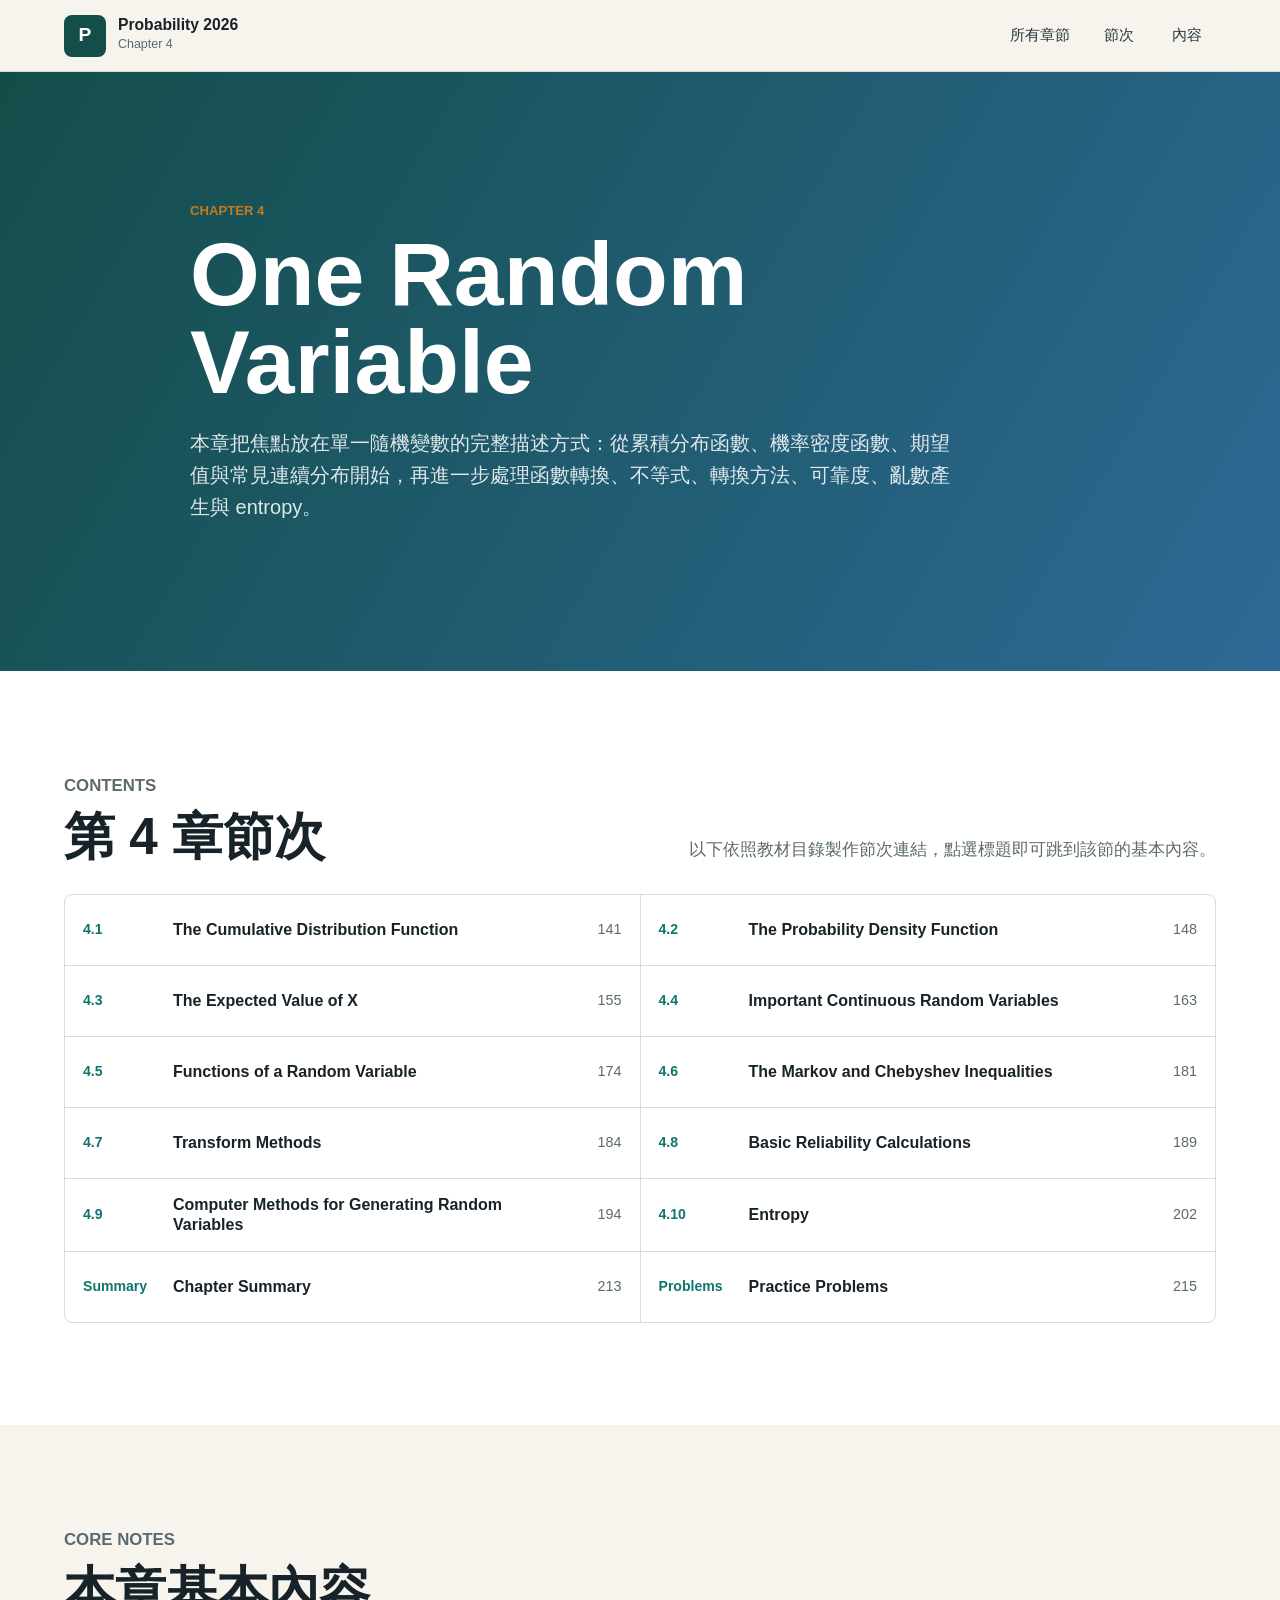
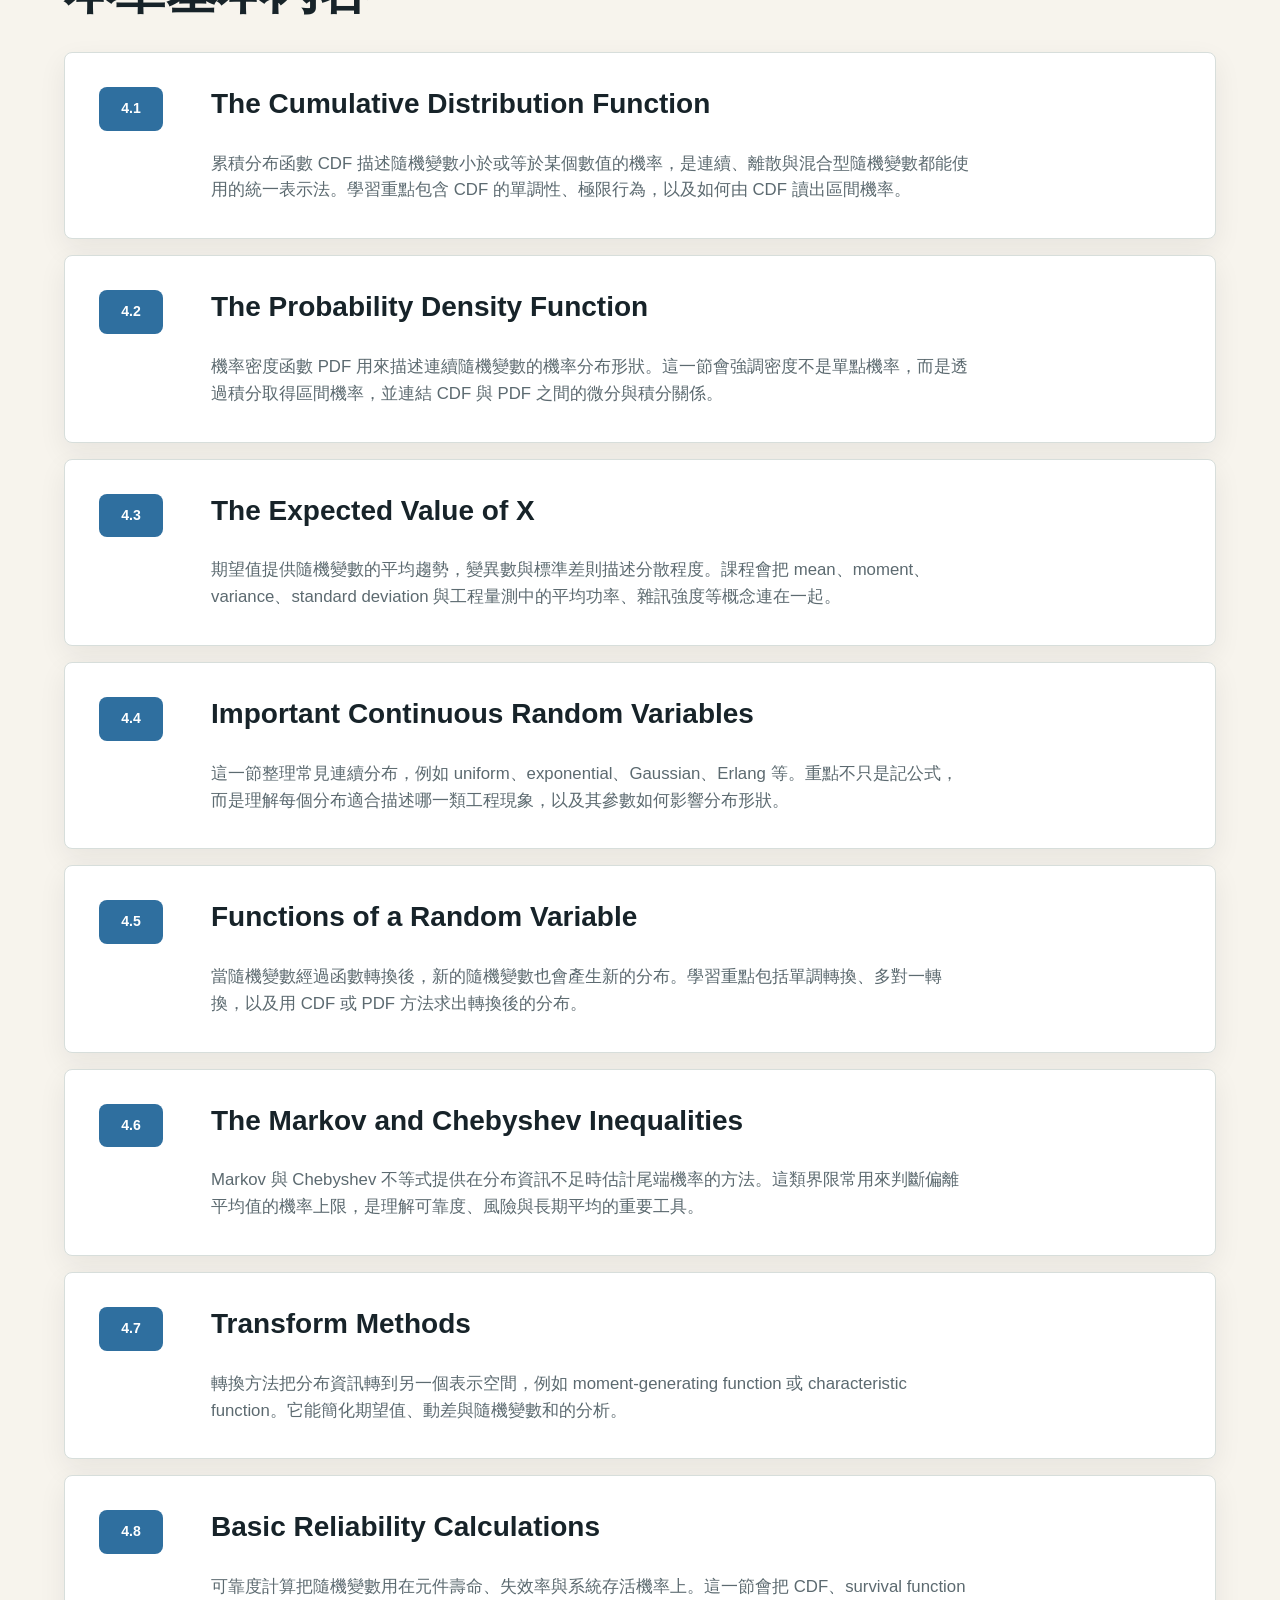
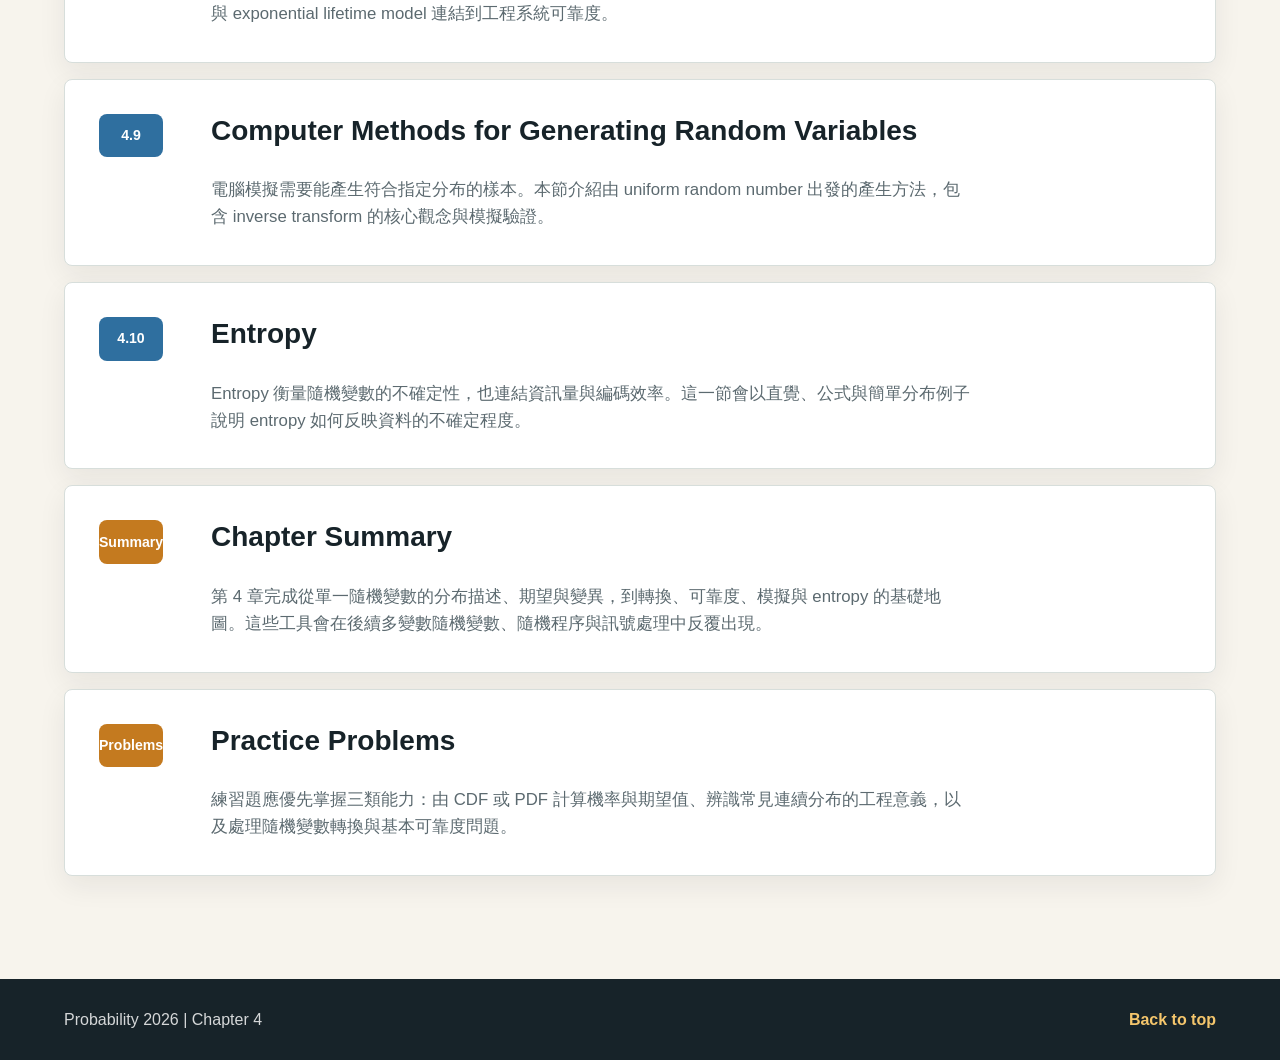
==== chapters/chapter-04.html @ 0372c9db "Add chapter 4 lesson outline" ====
<!doctype html>
<html lang="zh-Hant">
  <head>
    <meta charset="utf-8">
    <meta name="viewport" content="width=device-width, initial-scale=1">
    <meta
      name="description"
      content="Probability 2026 第 4 章 One Random Variable 的節次連結與課程基本內容。"
    >
    <title>Chapter 4 | One Random Variable</title>
    <link rel="stylesheet" href="../styles.css">
  </head>
  <body>
    <header class="site-header" aria-label="課程導覽">
      <a class="brand" href="../index.html#top" aria-label="Probability 2026 首頁">
        <span class="brand-mark">P</span>
        <span>
          <strong>Probability 2026</strong>
          <small>Chapter 4</small>
        </span>
      </a>
      <nav class="main-nav" aria-label="主要導覽">
        <a href="../index.html#chapters">所有章節</a>
        <a href="#toc">節次</a>
        <a href="#content">內容</a>
      </nav>
    </header>

    <main id="top">
      <section class="chapter-hero" aria-labelledby="chapter-title">
        <div class="section-inner chapter-hero-inner">
          <p class="section-kicker">Chapter 4</p>
          <h1 id="chapter-title">One Random Variable</h1>
          <p>
            本章把焦點放在單一隨機變數的完整描述方式：從累積分布函數、機率密度函數、期望值與常見連續分布開始，再進一步處理函數轉換、不等式、轉換方法、可靠度、亂數產生與 entropy。
          </p>
        </div>
      </section>

      <section id="toc" class="section section-light">
        <div class="section-inner">
          <div class="section-heading-row">
            <div>
              <p class="section-kicker">Contents</p>
              <h2>第 4 章節次</h2>
            </div>
            <p class="heading-note">
              以下依照教材目錄製作節次連結，點選標題即可跳到該節的基本內容。
            </p>
          </div>

          <nav class="toc-panel" aria-label="第 4 章節次連結">
            <a href="#section-4-1">
              <span>4.1</span>
              <strong>The Cumulative Distribution Function</strong>
              <em>141</em>
            </a>
            <a href="#section-4-2">
              <span>4.2</span>
              <strong>The Probability Density Function</strong>
              <em>148</em>
            </a>
            <a href="#section-4-3">
              <span>4.3</span>
              <strong>The Expected Value of X</strong>
              <em>155</em>
            </a>
            <a href="#section-4-4">
              <span>4.4</span>
              <strong>Important Continuous Random Variables</strong>
              <em>163</em>
            </a>
            <a href="#section-4-5">
              <span>4.5</span>
              <strong>Functions of a Random Variable</strong>
              <em>174</em>
            </a>
            <a href="#section-4-6">
              <span>4.6</span>
              <strong>The Markov and Chebyshev Inequalities</strong>
              <em>181</em>
            </a>
            <a href="#section-4-7">
              <span>4.7</span>
              <strong>Transform Methods</strong>
              <em>184</em>
            </a>
            <a href="#section-4-8">
              <span>4.8</span>
              <strong>Basic Reliability Calculations</strong>
              <em>189</em>
            </a>
            <a href="#section-4-9">
              <span>4.9</span>
              <strong>Computer Methods for Generating Random Variables</strong>
              <em>194</em>
            </a>
            <a href="#section-4-10">
              <span>4.10</span>
              <strong>Entropy</strong>
              <em>202</em>
            </a>
            <a href="#summary">
              <span>Summary</span>
              <strong>Chapter Summary</strong>
              <em>213</em>
            </a>
            <a href="#problems">
              <span>Problems</span>
              <strong>Practice Problems</strong>
              <em>215</em>
            </a>
          </nav>
        </div>
      </section>

      <section id="content" class="section">
        <div class="section-inner">
          <p class="section-kicker">Core Notes</p>
          <h2>本章基本內容</h2>

          <div class="content-stack">
            <article id="section-4-1" class="lesson-section">
              <span class="lesson-number">4.1</span>
              <h3>The Cumulative Distribution Function</h3>
              <p>
                累積分布函數 CDF 描述隨機變數小於或等於某個數值的機率，是連續、離散與混合型隨機變數都能使用的統一表示法。學習重點包含 CDF 的單調性、極限行為，以及如何由 CDF 讀出區間機率。
              </p>
            </article>

            <article id="section-4-2" class="lesson-section">
              <span class="lesson-number">4.2</span>
              <h3>The Probability Density Function</h3>
              <p>
                機率密度函數 PDF 用來描述連續隨機變數的機率分布形狀。這一節會強調密度不是單點機率，而是透過積分取得區間機率，並連結 CDF 與 PDF 之間的微分與積分關係。
              </p>
            </article>

            <article id="section-4-3" class="lesson-section">
              <span class="lesson-number">4.3</span>
              <h3>The Expected Value of X</h3>
              <p>
                期望值提供隨機變數的平均趨勢，變異數與標準差則描述分散程度。課程會把 mean、moment、variance、standard deviation 與工程量測中的平均功率、雜訊強度等概念連在一起。
              </p>
            </article>

            <article id="section-4-4" class="lesson-section">
              <span class="lesson-number">4.4</span>
              <h3>Important Continuous Random Variables</h3>
              <p>
                這一節整理常見連續分布，例如 uniform、exponential、Gaussian、Erlang 等。重點不只是記公式，而是理解每個分布適合描述哪一類工程現象，以及其參數如何影響分布形狀。
              </p>
            </article>

            <article id="section-4-5" class="lesson-section">
              <span class="lesson-number">4.5</span>
              <h3>Functions of a Random Variable</h3>
              <p>
                當隨機變數經過函數轉換後，新的隨機變數也會產生新的分布。學習重點包括單調轉換、多對一轉換，以及用 CDF 或 PDF 方法求出轉換後的分布。
              </p>
            </article>

            <article id="section-4-6" class="lesson-section">
              <span class="lesson-number">4.6</span>
              <h3>The Markov and Chebyshev Inequalities</h3>
              <p>
                Markov 與 Chebyshev 不等式提供在分布資訊不足時估計尾端機率的方法。這類界限常用來判斷偏離平均值的機率上限，是理解可靠度、風險與長期平均的重要工具。
              </p>
            </article>

            <article id="section-4-7" class="lesson-section">
              <span class="lesson-number">4.7</span>
              <h3>Transform Methods</h3>
              <p>
                轉換方法把分布資訊轉到另一個表示空間，例如 moment-generating function 或 characteristic function。它能簡化期望值、動差與隨機變數和的分析。
              </p>
            </article>

            <article id="section-4-8" class="lesson-section">
              <span class="lesson-number">4.8</span>
              <h3>Basic Reliability Calculations</h3>
              <p>
                可靠度計算把隨機變數用在元件壽命、失效率與系統存活機率上。這一節會把 CDF、survival function 與 exponential lifetime model 連結到工程系統可靠度。
              </p>
            </article>

            <article id="section-4-9" class="lesson-section">
              <span class="lesson-number">4.9</span>
              <h3>Computer Methods for Generating Random Variables</h3>
              <p>
                電腦模擬需要能產生符合指定分布的樣本。本節介紹由 uniform random number 出發的產生方法，包含 inverse transform 的核心觀念與模擬驗證。
              </p>
            </article>

            <article id="section-4-10" class="lesson-section">
              <span class="lesson-number">4.10</span>
              <h3>Entropy</h3>
              <p>
                Entropy 衡量隨機變數的不確定性，也連結資訊量與編碼效率。這一節會以直覺、公式與簡單分布例子說明 entropy 如何反映資料的不確定程度。
              </p>
            </article>

            <article id="summary" class="lesson-section lesson-summary">
              <span class="lesson-number">Summary</span>
              <h3>Chapter Summary</h3>
              <p>
                第 4 章完成從單一隨機變數的分布描述、期望與變異，到轉換、可靠度、模擬與 entropy 的基礎地圖。這些工具會在後續多變數隨機變數、隨機程序與訊號處理中反覆出現。
              </p>
            </article>

            <article id="problems" class="lesson-section lesson-summary">
              <span class="lesson-number">Problems</span>
              <h3>Practice Problems</h3>
              <p>
                練習題應優先掌握三類能力：由 CDF 或 PDF 計算機率與期望值、辨識常見連續分布的工程意義，以及處理隨機變數轉換與基本可靠度問題。
              </p>
            </article>
          </div>
        </div>
      </section>
    </main>

    <footer class="site-footer">
      <p>Probability 2026 | Chapter 4</p>
      <a href="#top">Back to top</a>
    </footer>
  </body>
</html>
---- styles.css ----
:root {
  color-scheme: light;
  --ink: #172329;
  --muted: #5c6a70;
  --paper: #f7f4ed;
  --surface: #ffffff;
  --line: #d7dedb;
  --teal: #0f766e;
  --teal-deep: #134e4a;
  --amber: #c47a1f;
  --coral: #c44f4f;
  --blue: #2f6f9f;
  --shadow: 0 18px 45px rgba(23, 35, 41, 0.13);
}

* {
  box-sizing: border-box;
}

html {
  scroll-behavior: smooth;
}

body {
  margin: 0;
  color: var(--ink);
  background: var(--paper);
  font-family: "Segoe UI", "Noto Sans TC", "PingFang TC", "Microsoft JhengHei", Arial, sans-serif;
  line-height: 1.6;
}

a {
  color: inherit;
  text-decoration: none;
}

.site-header {
  position: sticky;
  top: 0;
  z-index: 20;
  display: flex;
  align-items: center;
  justify-content: space-between;
  gap: 24px;
  min-height: 72px;
  padding: 12px clamp(20px, 5vw, 72px);
  background: rgba(247, 244, 237, 0.92);
  border-bottom: 1px solid rgba(23, 35, 41, 0.12);
  backdrop-filter: blur(14px);
}

.brand {
  display: inline-flex;
  align-items: center;
  gap: 12px;
  min-width: max-content;
}

.brand-mark {
  display: inline-grid;
  width: 42px;
  height: 42px;
  place-items: center;
  color: white;
  background: var(--teal-deep);
  border-radius: 8px;
  font-size: 1.2rem;
  font-weight: 800;
}

.brand strong,
.brand small {
  display: block;
}

.brand strong {
  font-size: 0.98rem;
  line-height: 1.2;
}

.brand small {
  color: var(--muted);
  font-size: 0.78rem;
  letter-spacing: 0;
}

.main-nav {
  display: flex;
  flex-wrap: wrap;
  justify-content: flex-end;
  gap: 10px;
}

.main-nav a {
  min-width: 58px;
  padding: 8px 10px;
  border-radius: 8px;
  color: #26353b;
  font-size: 0.94rem;
  text-align: center;
}

.main-nav a:hover,
.main-nav a:focus-visible {
  color: white;
  background: var(--teal);
  outline: none;
}

.hero {
  position: relative;
  display: grid;
  align-items: center;
  min-height: calc(100vh - 72px);
  max-height: 900px;
  overflow: hidden;
  background: #14252b;
}

.hero-image {
  position: absolute;
  inset: 0;
  width: 100%;
  height: 100%;
  object-fit: cover;
}

.hero-overlay {
  position: absolute;
  inset: 0;
  background:
    linear-gradient(90deg, rgba(13, 24, 28, 0.82) 0%, rgba(13, 24, 28, 0.62) 42%, rgba(13, 24, 28, 0.22) 100%),
    linear-gradient(0deg, rgba(13, 24, 28, 0.28), rgba(13, 24, 28, 0));
}

.hero-content {
  position: relative;
  z-index: 1;
  width: min(820px, 100%);
  padding: clamp(64px, 10vw, 122px) clamp(20px, 5vw, 72px);
  color: white;
}

.eyebrow,
.section-kicker,
.summary-label,
.book-label {
  margin: 0 0 10px;
  color: var(--amber);
  font-size: 0.82rem;
  font-weight: 800;
  letter-spacing: 0;
  text-transform: uppercase;
}

.hero h1 {
  max-width: 780px;
  margin: 0;
  font-size: clamp(2.8rem, 8vw, 6.1rem);
  line-height: 0.95;
  letter-spacing: 0;
}

.hero-copy {
  max-width: 660px;
  margin: 28px 0 0;
  color: rgba(255, 255, 255, 0.88);
  font-size: clamp(1.05rem, 2vw, 1.35rem);
}

.hero-actions {
  display: flex;
  flex-wrap: wrap;
  gap: 12px;
  margin-top: 34px;
}

.primary-link,
.secondary-link {
  display: inline-flex;
  align-items: center;
  justify-content: center;
  min-height: 46px;
  padding: 12px 18px;
  border-radius: 8px;
  font-weight: 800;
}

.primary-link {
  color: #102225;
  background: #f4c36a;
}

.primary-link:hover,
.primary-link:focus-visible {
  background: #ffd98f;
  outline: none;
}

.secondary-link {
  color: white;
  border: 1px solid rgba(255, 255, 255, 0.58);
}

.secondary-link:hover,
.secondary-link:focus-visible {
  background: rgba(255, 255, 255, 0.14);
  outline: none;
}

.course-band {
  background: var(--teal-deep);
  color: white;
}

.course-summary {
  display: grid;
  grid-template-columns: repeat(4, minmax(0, 1fr));
  gap: 1px;
  max-width: 1180px;
  margin: 0 auto;
  background: rgba(255, 255, 255, 0.16);
}

.course-summary > div {
  min-height: 108px;
  padding: 24px clamp(18px, 3vw, 30px);
  background: rgba(19, 78, 74, 0.94);
}

.summary-label {
  display: block;
  margin-bottom: 8px;
  color: #f6c66f;
}

.course-summary strong {
  display: block;
  font-size: clamp(1rem, 1.7vw, 1.28rem);
  line-height: 1.25;
}

.section {
  padding: clamp(64px, 8vw, 108px) clamp(20px, 5vw, 72px);
  background: var(--paper);
}

.section-light {
  background: var(--surface);
}

.section-inner {
  width: min(1180px, 100%);
  margin: 0 auto;
}

.two-column {
  display: grid;
  grid-template-columns: minmax(0, 1.05fr) minmax(300px, 0.95fr);
  gap: clamp(30px, 6vw, 72px);
  align-items: center;
}

.section h2 {
  max-width: 720px;
  margin: 0;
  font-size: clamp(2rem, 4vw, 3.6rem);
  line-height: 1.05;
  letter-spacing: 0;
}

.section p {
  max-width: 760px;
  color: var(--muted);
  font-size: 1.05rem;
}

.chapter-hero {
  padding: clamp(76px, 10vw, 132px) clamp(20px, 5vw, 72px);
  color: white;
  background:
    linear-gradient(120deg, rgba(19, 78, 74, 0.96), rgba(47, 111, 159, 0.9)),
    #17373a;
}

.chapter-hero-inner {
  max-width: 900px;
}

.chapter-hero h1 {
  max-width: 860px;
  margin: 0;
  font-size: clamp(2.8rem, 7vw, 5.6rem);
  line-height: 0.98;
  letter-spacing: 0;
}

.chapter-hero p:not(.section-kicker) {
  max-width: 760px;
  color: rgba(255, 255, 255, 0.86);
  font-size: clamp(1.05rem, 2vw, 1.25rem);
}

.textbook-panel {
  padding: clamp(24px, 4vw, 36px);
  background: #17373a;
  border-left: 7px solid var(--amber);
  border-radius: 8px;
  color: white;
  box-shadow: var(--shadow);
}

.textbook-panel h3 {
  margin: 0;
  font-size: clamp(1.45rem, 3vw, 2.3rem);
  line-height: 1.08;
}

.textbook-panel p {
  color: rgba(255, 255, 255, 0.82);
}

.panel-note {
  margin-bottom: 0;
}

.topic-grid {
  display: grid;
  grid-template-columns: repeat(4, minmax(0, 1fr));
  gap: 18px;
  margin-top: 34px;
}

.topic-card {
  min-height: 272px;
  padding: 24px;
  background: var(--surface);
  border: 1px solid var(--line);
  border-radius: 8px;
  box-shadow: 0 12px 30px rgba(23, 35, 41, 0.08);
}

.topic-number {
  display: inline-flex;
  align-items: center;
  justify-content: center;
  width: 42px;
  height: 42px;
  margin-bottom: 22px;
  color: white;
  background: var(--blue);
  border-radius: 8px;
  font-weight: 800;
}

.topic-card:nth-child(2) .topic-number {
  background: var(--teal);
}

.topic-card:nth-child(3) .topic-number {
  background: var(--amber);
}

.topic-card:nth-child(4) .topic-number {
  background: var(--coral);
}

.topic-card h3,
.chapter-list h3 {
  margin: 0 0 10px;
  font-size: 1.28rem;
  line-height: 1.2;
}

.topic-card p,
.chapter-list p {
  margin: 0;
  color: var(--muted);
}

.section-heading-row {
  display: flex;
  align-items: end;
  justify-content: space-between;
  gap: 28px;
  margin-bottom: 30px;
}

.heading-note {
  max-width: 360px;
  margin: 0;
  text-align: right;
}

.chapter-list {
  display: grid;
  grid-template-columns: repeat(2, minmax(0, 1fr));
  border-top: 1px solid var(--line);
}

.chapter-list article {
  display: grid;
  grid-template-columns: 112px minmax(0, 1fr);
  gap: 20px;
  padding: 22px 0;
  border-bottom: 1px solid var(--line);
}

.chapter-list span {
  grid-row: 1 / span 2;
  color: var(--teal);
  font-size: 0.88rem;
  font-weight: 800;
}

.chapter-list h3,
.chapter-list p {
  grid-column: 2;
}

.chapter-list h3 a {
  color: var(--teal-deep);
  border-bottom: 2px solid rgba(15, 118, 110, 0.28);
}

.chapter-list h3 a:hover,
.chapter-list h3 a:focus-visible {
  color: var(--teal);
  border-bottom-color: var(--teal);
  outline: none;
}

.toc-panel {
  display: grid;
  grid-template-columns: repeat(2, minmax(0, 1fr));
  gap: 1px;
  background: var(--line);
  border: 1px solid var(--line);
  border-radius: 8px;
  overflow: hidden;
}

.toc-panel a {
  display: grid;
  grid-template-columns: 72px minmax(0, 1fr) 46px;
  gap: 18px;
  align-items: center;
  min-height: 70px;
  padding: 16px 18px;
  background: var(--surface);
}

.toc-panel a:hover,
.toc-panel a:focus-visible {
  background: #eef7f4;
  outline: none;
}

.toc-panel span {
  color: var(--teal);
  font-size: 0.88rem;
  font-weight: 800;
}

.toc-panel strong {
  line-height: 1.25;
}

.toc-panel em {
  color: var(--muted);
  font-size: 0.9rem;
  font-style: normal;
  text-align: right;
}

.content-stack {
  display: grid;
  gap: 16px;
  margin-top: 34px;
}

.lesson-section {
  display: grid;
  grid-template-columns: 92px minmax(0, 1fr);
  gap: 20px;
  padding: clamp(22px, 4vw, 34px);
  background: var(--surface);
  border: 1px solid var(--line);
  border-radius: 8px;
  box-shadow: 0 10px 28px rgba(23, 35, 41, 0.07);
  scroll-margin-top: 96px;
}

.lesson-number {
  display: inline-flex;
  align-items: center;
  justify-content: center;
  width: 64px;
  min-height: 42px;
  padding: 8px;
  color: white;
  background: var(--blue);
  border-radius: 8px;
  font-size: 0.88rem;
  font-weight: 800;
  line-height: 1.1;
  text-align: center;
}

.lesson-section h3 {
  margin: 0 0 10px;
  font-size: clamp(1.25rem, 2.4vw, 1.75rem);
  line-height: 1.2;
}

.lesson-section p {
  grid-column: 2;
  margin: 0;
}

.lesson-summary .lesson-number {
  background: var(--amber);
}

.assessment-grid {
  display: grid;
  grid-template-columns: repeat(2, minmax(0, 1fr));
  gap: 14px;
}

.assessment-grid div {
  min-height: 136px;
  padding: 22px;
  background: var(--surface);
  border: 1px solid var(--line);
  border-radius: 8px;
}

.assessment-grid strong,
.assessment-grid span {
  display: block;
}

.assessment-grid strong {
  margin-bottom: 12px;
  color: var(--teal-deep);
  font-size: 1.1rem;
}

.assessment-grid span {
  color: var(--muted);
}

.site-footer {
  display: flex;
  flex-wrap: wrap;
  align-items: center;
  justify-content: space-between;
  gap: 16px;
  padding: 28px clamp(20px, 5vw, 72px);
  color: rgba(255, 255, 255, 0.82);
  background: var(--ink);
}

.site-footer p {
  margin: 0;
}

.site-footer a {
  color: #f5c66c;
  font-weight: 800;
}

@media (max-width: 980px) {
  .site-header {
    align-items: flex-start;
    flex-direction: column;
  }

  .main-nav {
    justify-content: flex-start;
  }

  .hero {
    min-height: 760px;
  }

  .course-summary,
  .topic-grid,
  .chapter-list {
    grid-template-columns: repeat(2, minmax(0, 1fr));
  }

  .toc-panel {
    grid-template-columns: 1fr;
  }

  .two-column {
    grid-template-columns: 1fr;
  }

  .heading-note {
    text-align: left;
  }
}

@media (max-width: 680px) {
  .site-header {
    position: relative;
  }

  .brand {
    min-width: 0;
  }

  .main-nav {
    width: 100%;
  }

  .main-nav a {
    flex: 1 1 92px;
  }

  .hero {
    min-height: 720px;
  }

  .hero-overlay {
    background: linear-gradient(0deg, rgba(13, 24, 28, 0.8), rgba(13, 24, 28, 0.52));
  }

  .course-summary,
  .topic-grid,
  .chapter-list,
  .assessment-grid {
    grid-template-columns: 1fr;
  }

  .section-heading-row {
    align-items: flex-start;
    flex-direction: column;
  }

  .chapter-list article {
    grid-template-columns: 1fr;
    gap: 8px;
  }

  .chapter-list span,
  .chapter-list h3,
  .chapter-list p {
    grid-column: auto;
    grid-row: auto;
  }

  .toc-panel a {
    grid-template-columns: 64px minmax(0, 1fr) 42px;
    gap: 12px;
  }

  .lesson-section {
    grid-template-columns: 1fr;
  }

  .lesson-section p {
    grid-column: auto;
  }
}
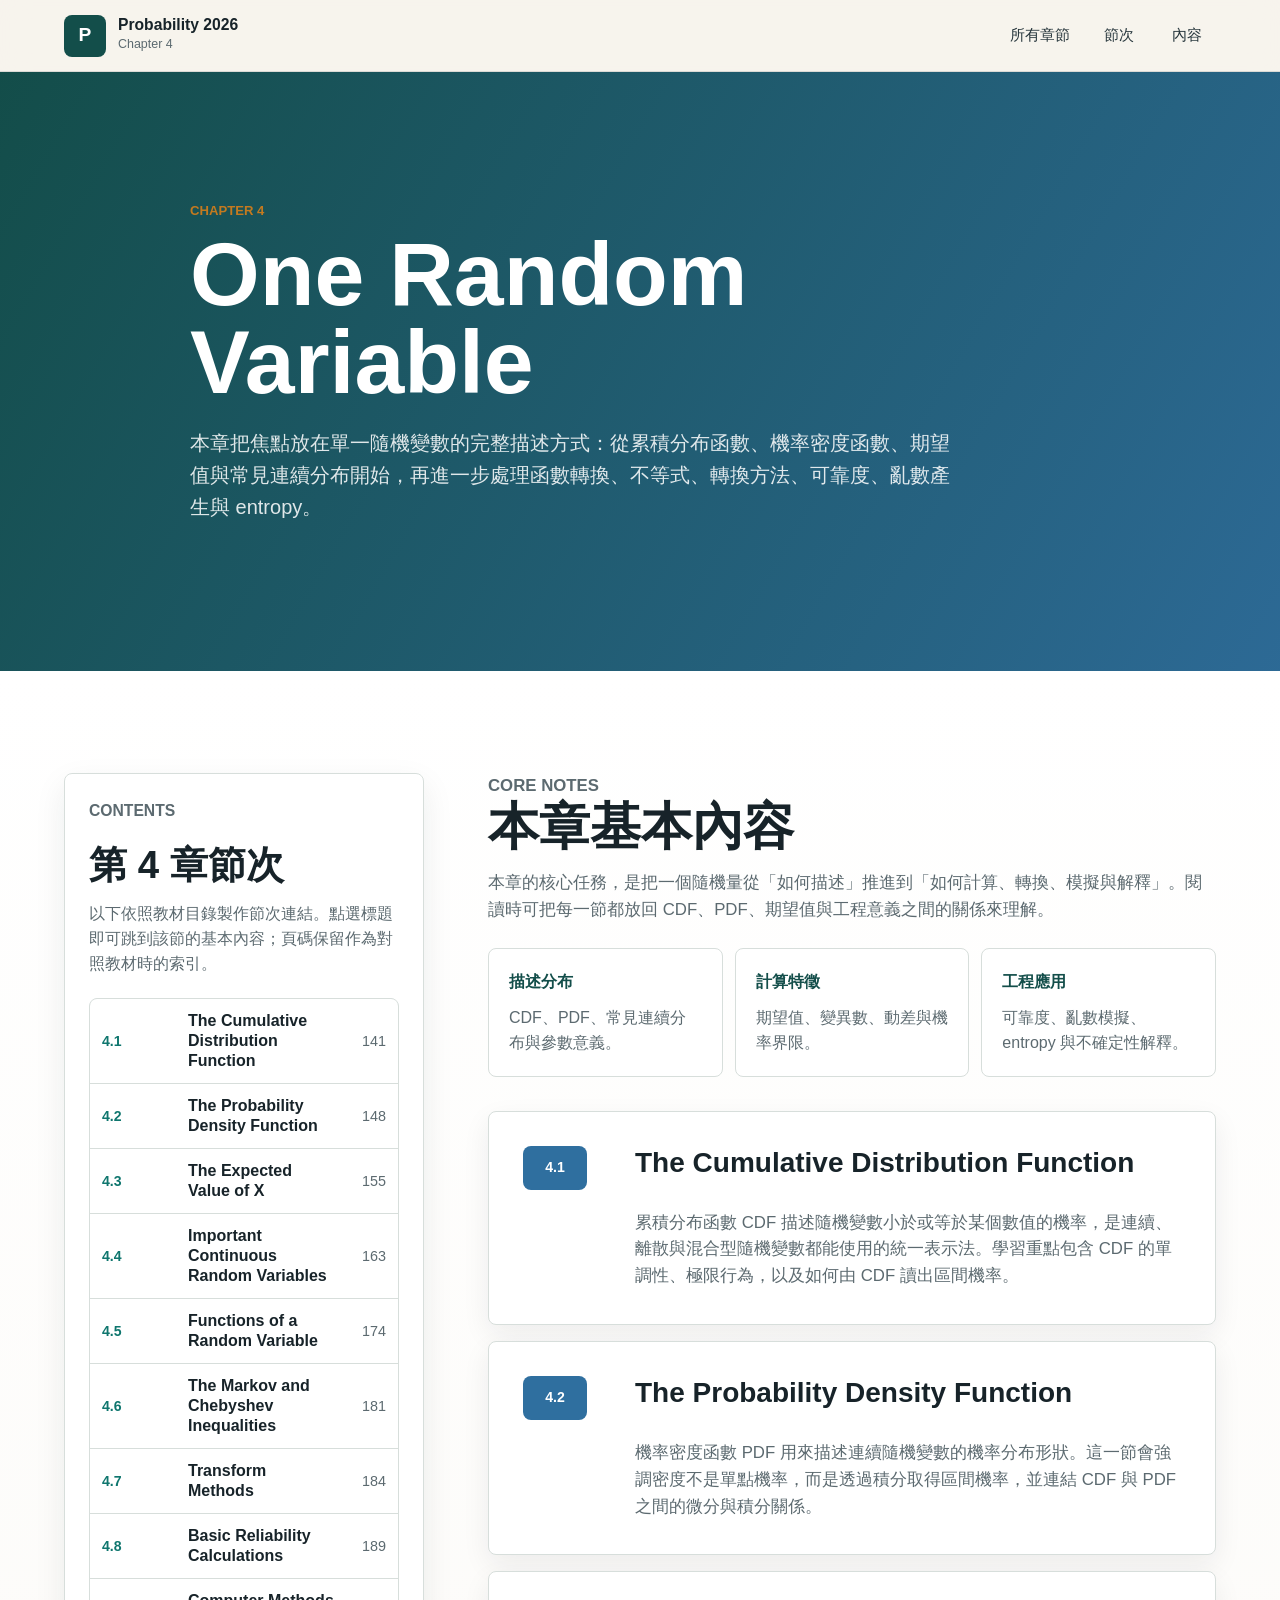
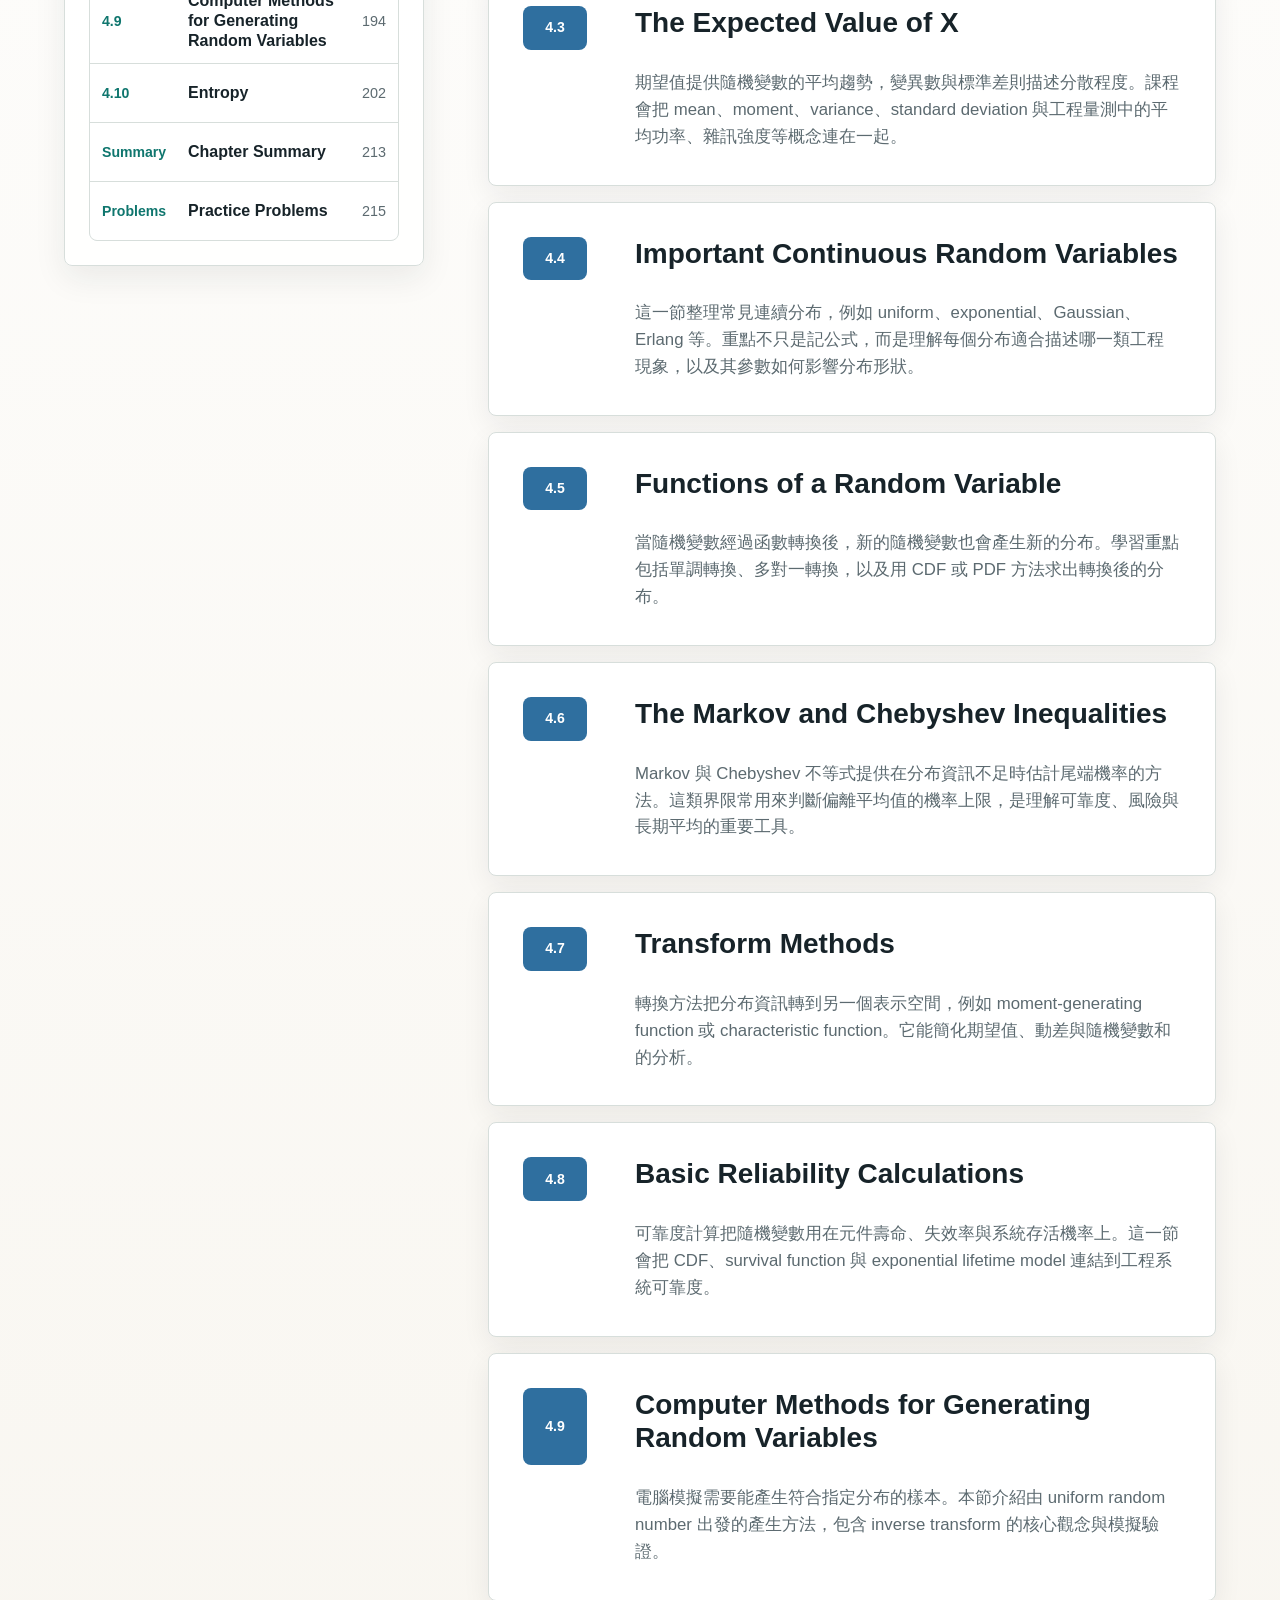
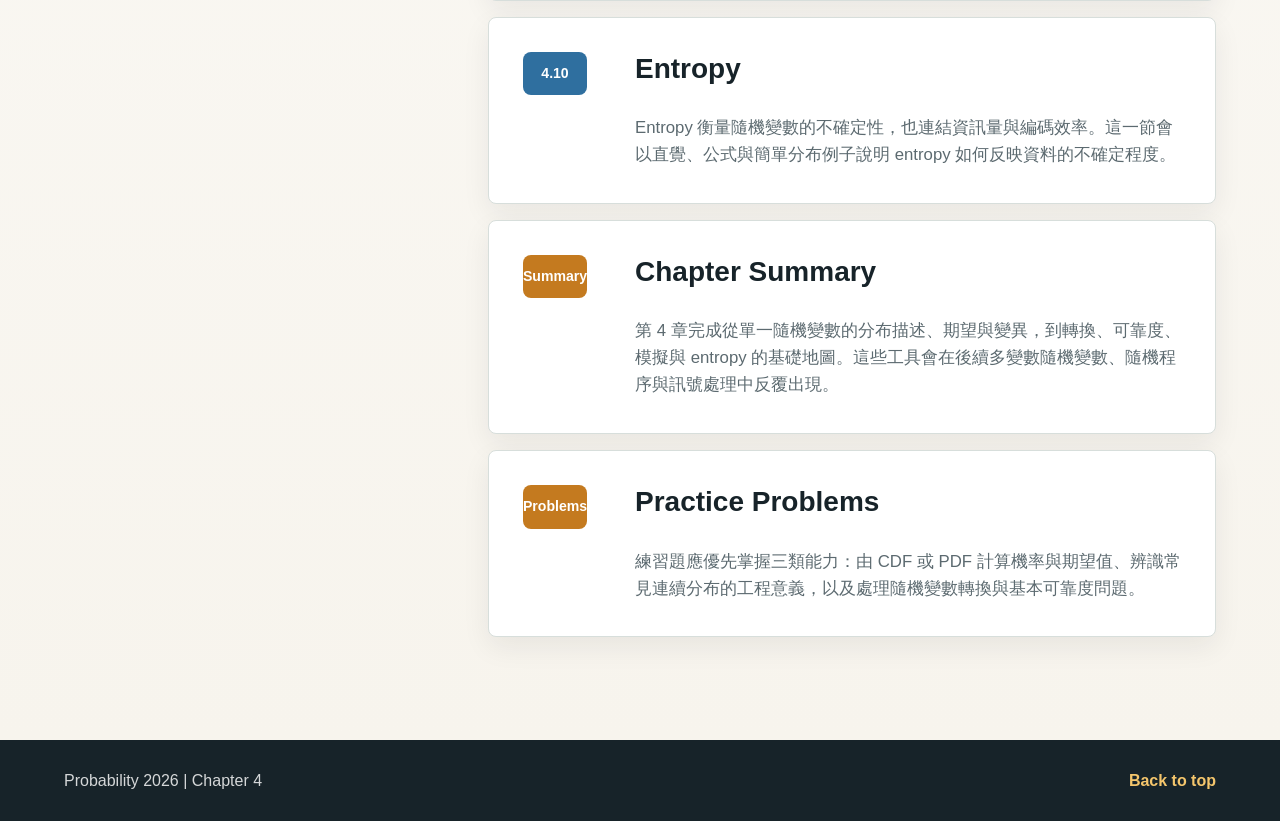
==== commit 87003276: "Improve chapter navigation and chapter 4 layout" ====
--- a/chapters/chapter-04.html
+++ b/chapters/chapter-04.html
@@ -37,17 +37,14 @@
         </div>
       </section>
 
-      <section id="toc" class="section section-light">
-        <div class="section-inner">
-          <div class="section-heading-row">
-            <div>
-              <p class="section-kicker">Contents</p>
-              <h2>第 4 章節次</h2>
-            </div>
-            <p class="heading-note">
-              以下依照教材目錄製作節次連結，點選標題即可跳到該節的基本內容。
+      <section class="section section-light chapter-material" aria-label="第 4 章節次與內容">
+        <div class="section-inner chapter-layout">
+          <aside id="toc" class="chapter-sidebar">
+            <p class="section-kicker">Contents</p>
+            <h2>第 4 章節次</h2>
+            <p>
+              以下依照教材目錄製作節次連結。點選標題即可跳到該節的基本內容；頁碼保留作為對照教材時的索引。
             </p>
-          </div>
 
           <nav class="toc-panel" aria-label="第 4 章節次連結">
             <a href="#section-4-1">
@@ -111,13 +108,31 @@
               <em>215</em>
             </a>
           </nav>
-        </div>
-      </section>
-
-      <section id="content" class="section">
-        <div class="section-inner">
-          <p class="section-kicker">Core Notes</p>
-          <h2>本章基本內容</h2>
+          </aside>
+
+          <div id="content" class="chapter-main">
+          <div class="chapter-main-header">
+            <p class="section-kicker">Core Notes</p>
+            <h2>本章基本內容</h2>
+            <p>
+              本章的核心任務，是把一個隨機量從「如何描述」推進到「如何計算、轉換、模擬與解釋」。閱讀時可把每一節都放回 CDF、PDF、期望值與工程意義之間的關係來理解。
+            </p>
+          </div>
+
+          <div class="chapter-note-grid" aria-label="第 4 章學習重點">
+            <div>
+              <strong>描述分布</strong>
+              <span>CDF、PDF、常見連續分布與參數意義。</span>
+            </div>
+            <div>
+              <strong>計算特徵</strong>
+              <span>期望值、變異數、動差與機率界限。</span>
+            </div>
+            <div>
+              <strong>工程應用</strong>
+              <span>可靠度、亂數模擬、entropy 與不確定性解釋。</span>
+            </div>
+          </div>
 
           <div class="content-stack">
             <article id="section-4-1" class="lesson-section">
@@ -215,6 +230,7 @@
                 練習題應優先掌握三類能力：由 CDF 或 PDF 計算機率與期望值、辨識常見連續分布的工程意義，以及處理隨機變數轉換與基本可靠度問題。
               </p>
             </article>
+          </div>
           </div>
         </div>
       </section>
--- a/styles.css
+++ b/styles.css
@@ -332,7 +332,7 @@
 }
 
 .topic-card {
-  min-height: 272px;
+  min-height: 300px;
   padding: 24px;
   background: var(--surface);
   border: 1px solid var(--line);
@@ -350,6 +350,14 @@
   color: white;
   background: var(--blue);
   border-radius: 8px;
+  font-weight: 800;
+}
+
+.topic-range {
+  display: block;
+  margin: -8px 0 16px;
+  color: var(--muted);
+  font-size: 0.86rem;
   font-weight: 800;
 }
 
@@ -418,6 +426,11 @@
   grid-column: 2;
 }
 
+.featured-chapter {
+  padding-right: 22px;
+  background: linear-gradient(90deg, rgba(15, 118, 110, 0.1), rgba(255, 255, 255, 0));
+}
+
 .chapter-list h3 a {
   color: var(--teal-deep);
   border-bottom: 2px solid rgba(15, 118, 110, 0.28);
@@ -430,6 +443,98 @@
   outline: none;
 }
 
+.chapter-link {
+  grid-column: 2;
+  justify-self: start;
+  display: inline-flex;
+  align-items: center;
+  min-height: 38px;
+  margin-top: 4px;
+  padding: 8px 12px;
+  color: white;
+  background: var(--teal-deep);
+  border-radius: 8px;
+  font-size: 0.92rem;
+  font-weight: 800;
+}
+
+.chapter-link:hover,
+.chapter-link:focus-visible {
+  background: var(--teal);
+  outline: none;
+}
+
+.chapter-material {
+  background: linear-gradient(180deg, #ffffff 0%, #f7f4ed 100%);
+}
+
+.chapter-layout {
+  display: grid;
+  grid-template-columns: minmax(280px, 360px) minmax(0, 1fr);
+  gap: clamp(26px, 5vw, 64px);
+  align-items: start;
+}
+
+.chapter-sidebar {
+  position: sticky;
+  top: 96px;
+  padding: 24px;
+  background: rgba(255, 255, 255, 0.86);
+  border: 1px solid var(--line);
+  border-radius: 8px;
+  box-shadow: 0 12px 32px rgba(23, 35, 41, 0.08);
+}
+
+.chapter-sidebar h2 {
+  font-size: clamp(1.65rem, 3vw, 2.4rem);
+}
+
+.chapter-sidebar p {
+  margin-bottom: 22px;
+  font-size: 0.98rem;
+}
+
+.chapter-main {
+  min-width: 0;
+}
+
+.chapter-main-header {
+  margin-bottom: 24px;
+}
+
+.chapter-main-header p {
+  margin-bottom: 0;
+}
+
+.chapter-note-grid {
+  display: grid;
+  grid-template-columns: repeat(3, minmax(0, 1fr));
+  gap: 12px;
+  margin-bottom: 26px;
+}
+
+.chapter-note-grid div {
+  min-height: 124px;
+  padding: 20px;
+  background: var(--surface);
+  border: 1px solid var(--line);
+  border-radius: 8px;
+}
+
+.chapter-note-grid strong,
+.chapter-note-grid span {
+  display: block;
+}
+
+.chapter-note-grid strong {
+  margin-bottom: 10px;
+  color: var(--teal-deep);
+}
+
+.chapter-note-grid span {
+  color: var(--muted);
+}
+
 .toc-panel {
   display: grid;
   grid-template-columns: repeat(2, minmax(0, 1fr));
@@ -440,6 +545,10 @@
   overflow: hidden;
 }
 
+.chapter-sidebar .toc-panel {
+  grid-template-columns: 1fr;
+}
+
 .toc-panel a {
   display: grid;
   grid-template-columns: 72px minmax(0, 1fr) 46px;
@@ -448,6 +557,13 @@
   min-height: 70px;
   padding: 16px 18px;
   background: var(--surface);
+}
+
+.chapter-sidebar .toc-panel a {
+  grid-template-columns: minmax(54px, 74px) minmax(0, 1fr) 38px;
+  gap: 12px;
+  min-height: 58px;
+  padding: 12px;
 }
 
 .toc-panel a:hover,
@@ -599,6 +715,15 @@
     grid-template-columns: 1fr;
   }
 
+  .chapter-layout,
+  .chapter-note-grid {
+    grid-template-columns: 1fr;
+  }
+
+  .chapter-sidebar {
+    position: static;
+  }
+
   .heading-note {
     text-align: left;
   }
@@ -648,13 +773,14 @@
 
   .chapter-list span,
   .chapter-list h3,
-  .chapter-list p {
+  .chapter-list p,
+  .chapter-link {
     grid-column: auto;
     grid-row: auto;
   }
 
   .toc-panel a {
-    grid-template-columns: 64px minmax(0, 1fr) 42px;
+    grid-template-columns: minmax(54px, 64px) minmax(0, 1fr) 42px;
     gap: 12px;
   }
 
